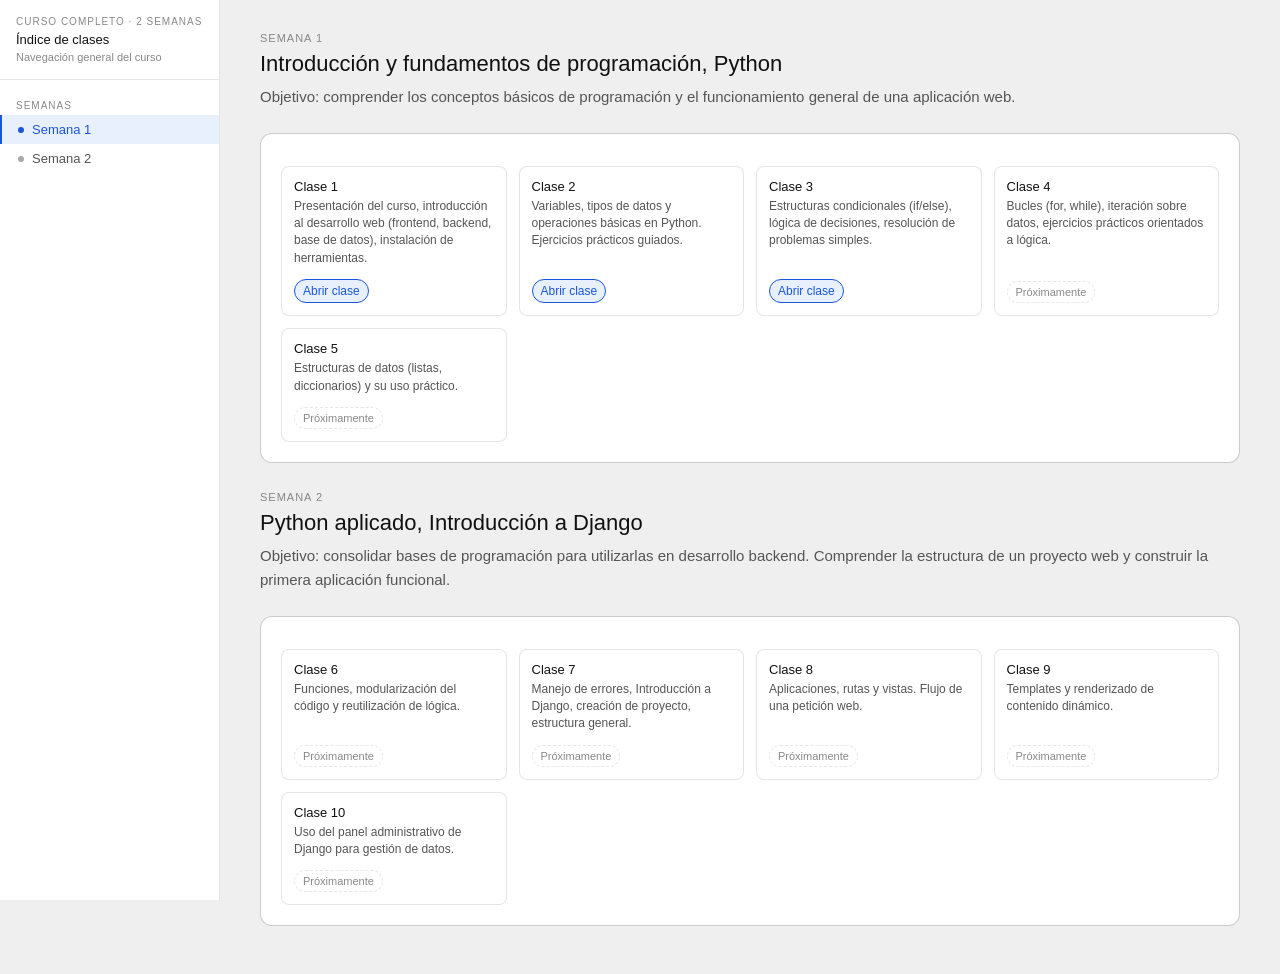
==== index.html @ c9a93ef1 "Update index.html" ====
<!DOCTYPE html>
<html lang="es">
<head>
<meta charset="UTF-8">
<meta name="viewport" content="width=device-width, initial-scale=1.0">
<title>Índice del Curso — Python + Django</title>
<link rel="stylesheet" href="canvas_shared.css">
<style>
.lesson-list { display:grid; grid-template-columns:repeat(4, minmax(0, 1fr)); gap:12px; margin-top:12px; }
.lesson-item {
  display:flex;
  flex-direction:column;
  align-items:flex-start;
  justify-content:space-between;
  gap:12px;
  padding:12px;
  border:0.5px solid var(--color-border-tertiary);
  border-radius:var(--border-radius-md);
  background:var(--color-background-primary);
}
.lesson-main { flex:1; min-width:0; }
.lesson-title { font-size:13px; font-weight:500; color:var(--color-text-primary); margin-bottom:4px; }
.lesson-desc { font-size:12px; color:var(--color-text-secondary); line-height:1.45; }
.lesson-link {
  white-space:nowrap;
  align-self:flex-start;
  font-size:12px;
  text-decoration:none;
  color:var(--color-text-info);
  font-weight:500;
  border:0.5px solid var(--color-border-info);
  padding:4px 8px;
  border-radius:999px;
  background:var(--color-background-info);
}
.lesson-link:hover { opacity:0.9; }
.lesson-pending {
  white-space:nowrap;
  font-size:11px;
  color:var(--color-text-tertiary);
  border:0.5px dashed var(--color-border-tertiary);
  padding:4px 8px;
  border-radius:999px;
}

.main { scroll-behavior: smooth; }
.section { display:block; scroll-margin-top:18px; }
.section + .section { margin-top:28px; }
.section .card { border:0.5px solid var(--color-border-secondary); }
.sidebar .nav a.nav-item { text-decoration:none; }

@media (max-width: 1080px) {
  .lesson-list { grid-template-columns:repeat(2, minmax(0, 1fr)); }
}

@media (max-width: 760px) {
  .lesson-list { grid-template-columns:1fr; }
}
</style>
</head>
<body>

<div class="canvas">
  <div class="sidebar">
    <div class="sidebar-top">
      <div class="sidebar-badge">Curso completo · 2 semanas</div>
      <div class="sidebar-title">Índice de clases</div>
      <div class="sidebar-sub">Navegación general del curso</div>
    </div>
    <div class="nav">
      <div class="nav-label">Semanas</div>
      <a class="nav-item active" href="#semana1" data-target="semana1"><div class="nav-dot"></div>Semana 1</a>
      <a class="nav-item" href="#semana2" data-target="semana2"><div class="nav-dot"></div>Semana 2</a>
      
    </div>
  </div>

  <div class="main">
    <div id="semana1" class="section active">
      <div class="section-header">
        <div class="section-tag">Semana 1</div>
        <div class="section-title">Introducción y fundamentos de programación, Python</div>
        <div class="section-desc">Objetivo: comprender los conceptos básicos de programación y el funcionamiento general de una aplicación web.</div>
      </div>
      <div class="card">
        <div class="lesson-list">
          <div class="lesson-item"><div class="lesson-main"><div class="lesson-title">Clase 1</div><div class="lesson-desc">Presentación del curso, introducción al desarrollo web (frontend, backend, base de datos), instalación de herramientas.</div></div> <a class="lesson-link" href="clase1_desarrollo_web_canvas.html">Abrir clase</a> </div>
          <div class="lesson-item"><div class="lesson-main"><div class="lesson-title">Clase 2</div><div class="lesson-desc">Variables, tipos de datos y operaciones básicas en Python. Ejercicios prácticos guiados.</div></div> <a class="lesson-link" href="clase2_variables_tipos_datos.html">Abrir clase</a> </div>
          <div class="lesson-item"><div class="lesson-main"><div class="lesson-title">Clase 3</div><div class="lesson-desc">Estructuras condicionales (if/else), lógica de decisiones, resolución de problemas simples.</div></div> <a class="lesson-link" href="clase3_condicionales_canvas.html">Abrir clase</a> </div>
          <div class="lesson-item"><div class="lesson-main"><div class="lesson-title">Clase 4</div><div class="lesson-desc">Bucles (for, while), iteración sobre datos, ejercicios prácticos orientados a lógica.</div></div> <!--<a class="lesson-link" href="clase4_bucles_canvas.html">Abrir clase</a>--> <span class="lesson-pending">Próximamente</span> </div>
	  <div class="lesson-item"><div class="lesson-main"><div class="lesson-title">Clase 5</div><div class="lesson-desc">Estructuras de datos (listas, diccionarios) y su uso práctico.</div></div> <!--<a class="lesson-link" href="clase5_estructuras_datos_canvas.html">Abrir clase</a>--> <span class="lesson-pending">Próximamente</span> </div>
        </div>
      </div>
    </div>

    <div id="semana2" class="section">
      <div class="section-header">
        <div class="section-tag">Semana 2</div>
        <div class="section-title">Python aplicado, Introducción a Django</div>
        <div class="section-desc">Objetivo: consolidar bases de programación para utilizarlas en desarrollo backend. Comprender la estructura de un proyecto web y construir la primera aplicación funcional.</div>
      </div>
      <div class="card">
        <div class="lesson-list">
          
          <div class="lesson-item"><div class="lesson-main"><div class="lesson-title">Clase 6</div><div class="lesson-desc">Funciones, modularización del código y reutilización de lógica.</div></div> <!--<a class="lesson-link" href="clase6_funciones_canvas.html">Abrir clase</a>--> <span class="lesson-pending">Próximamente</span> </div>
          <div class="lesson-item"><div class="lesson-main"><div class="lesson-title">Clase 7</div><div class="lesson-desc">Manejo de errores, Introducción a Django, creación de proyecto, estructura general.</div></div> <!--<a class="lesson-link" href="clase7_manejo_errores_archivos_json_canvas.html">Abrir clase</a>--> <span class="lesson-pending">Próximamente</span> </div>
          <div class="lesson-item"><div class="lesson-main"><div class="lesson-title">Clase 8</div><div class="lesson-desc">Aplicaciones, rutas y vistas. Flujo de una petición web.</div></div> <!--<a class="lesson-link" href="clase10_rutas_vistas_canvas.html">Abrir clase</a>--> <span class="lesson-pending">Próximamente</span> </div>
          <div class="lesson-item"><div class="lesson-main"><div class="lesson-title">Clase 9</div><div class="lesson-desc">Templates y renderizado de contenido dinámico.</div></div> <!--<a class="lesson-link" href="clase11_templates_django_canvas.html">Abrir clase</a>--> <span class="lesson-pending">Próximamente</span> </div>
          <div class="lesson-item"><div class="lesson-main"><div class="lesson-title">Clase 10</div><div class="lesson-desc">Uso del panel administrativo de Django para gestión de datos.</div></div> <!--<a class="lesson-link" href="clase12_panel_admin_django.html">Abrir clase</a>--> <span class="lesson-pending">Próximamente</span> </div>
        </div>
      </div>
    </div>

        
    
    </div>

    

  </div>
</div>

<script>
const main = document.querySelector(".main");
const navItems = [...document.querySelectorAll(".nav-item[data-target]")];
const sections = [...document.querySelectorAll(".section[id]")];

function setActive(targetId) {
  navItems.forEach((item) => item.classList.toggle("active", item.dataset.target === targetId));
}

navItems.forEach((item) => {
  item.addEventListener("click", (event) => {
    event.preventDefault();
    const section = document.getElementById(item.dataset.target);
    if (section) {
      section.scrollIntoView({ behavior: "smooth", block: "start" });
      setActive(item.dataset.target);
    }
  });
});

const observer = new IntersectionObserver((entries) => {
  const visible = entries
    .filter((entry) => entry.isIntersecting)
    .sort((a, b) => b.intersectionRatio - a.intersectionRatio)[0];

  if (visible?.target?.id) setActive(visible.target.id);
}, { root: main, threshold: [0.2, 0.4, 0.6] });

sections.forEach((section) => observer.observe(section));
</script>
</body>
</html>
---- canvas_shared.css ----
*{box-sizing:border-box;margin:0;padding:0}
:root{
  --color-background-primary:#fff;
  --color-background-secondary:#f5f5f5;
  --color-background-tertiary:#efefef;
  --color-background-info:#e8f0fe;
  --color-background-success:#e8f5e9;
  --color-background-warning:#fff8e1;
  --color-background-danger:#fdecea;
  --color-text-primary:#111;
  --color-text-secondary:#555;
  --color-text-tertiary:#888;
  --color-text-info:#1a56db;
  --color-text-success:#1e7e34;
  --color-text-warning:#b45309;
  --color-text-danger:#c0392b;
  --color-border-tertiary:rgba(0,0,0,0.1);
  --color-border-secondary:rgba(0,0,0,0.2);
  --color-border-info:#1a56db;
  --color-border-success:#1e7e34;
  --color-border-warning:#b45309;
  --color-border-danger:#c0392b;
  --font-sans:-apple-system,BlinkMacSystemFont,'Segoe UI',sans-serif;
  --font-mono:'SFMono-Regular',Consolas,'Liberation Mono',Menlo,monospace;
  --border-radius-md:8px;
  --border-radius-lg:12px;
}
body{font-family:var(--font-sans);background:var(--color-background-tertiary);color:var(--color-text-primary)}
.canvas{display:flex;min-height:100vh}
.sidebar{width:220px;min-width:220px;background:var(--color-background-primary);border-right:0.5px solid var(--color-border-tertiary);padding:0;display:flex;flex-direction:column;position:sticky;top:0;height:100vh;overflow-y:auto}
.sidebar-top{padding:16px;border-bottom:0.5px solid var(--color-border-tertiary)}
.sidebar-badge{font-size:10px;color:var(--color-text-tertiary);letter-spacing:1px;text-transform:uppercase;margin-bottom:4px}
.sidebar-title{font-size:13px;font-weight:500;line-height:1.4;color:var(--color-text-primary)}
.sidebar-sub{font-size:11px;color:var(--color-text-tertiary);margin-top:2px}
.nav{flex:1;padding:8px 0;overflow-y:auto}
.nav-label{font-size:10px;color:var(--color-text-tertiary);letter-spacing:1px;text-transform:uppercase;padding:12px 16px 4px}
.nav-item{display:flex;align-items:center;gap:8px;padding:7px 16px;cursor:pointer;font-size:13px;color:var(--color-text-secondary);border-left:2px solid transparent;transition:all .15s}
.nav-item:hover{background:var(--color-background-secondary);color:var(--color-text-primary)}
.nav-item.active{color:var(--color-text-info);border-left-color:var(--color-border-info);background:var(--color-background-info)}
.nav-dot{width:6px;height:6px;border-radius:50%;background:currentColor;opacity:.5;flex-shrink:0}
.nav-item.active .nav-dot{opacity:1}
.time-badge{margin-left:auto;font-size:10px;background:var(--color-background-secondary);color:var(--color-text-tertiary);padding:2px 6px;border-radius:4px}
.main{flex:1;overflow-y:auto;padding:32px 40px}
.section{display:none}
.section.active{display:block}
.section-header{margin-bottom:24px}
.section-tag{font-size:11px;color:var(--color-text-tertiary);letter-spacing:1px;text-transform:uppercase;margin-bottom:6px}
.section-title{font-size:22px;font-weight:500;color:var(--color-text-primary);line-height:1.3}
.section-desc{font-size:15px;color:var(--color-text-secondary);margin-top:6px;line-height:1.6}
.card{background:var(--color-background-primary);border:0.5px solid var(--color-border-tertiary);border-radius:var(--border-radius-lg);padding:20px;margin-bottom:16px}
.card-title{font-size:14px;font-weight:500;margin-bottom:8px;color:var(--color-text-primary)}
.card-body{font-size:14px;color:var(--color-text-secondary);line-height:1.7}
.grid-2{display:grid;grid-template-columns:repeat(auto-fit,minmax(0,1fr));gap:16px;margin-bottom:16px}
.layer-card{border:0.5px solid var(--color-border-tertiary);border-radius:var(--border-radius-lg);padding:16px;background:var(--color-background-primary)}
.layer-icon{width:36px;height:36px;border-radius:var(--border-radius-md);display:flex;align-items:center;justify-content:center;margin-bottom:12px;font-size:16px}
.layer-name{font-size:13px;font-weight:500;color:var(--color-text-primary);margin-bottom:4px}
.layer-tech{font-size:11px;color:var(--color-text-tertiary);font-family:var(--font-mono);margin-bottom:8px}
.layer-desc{font-size:13px;color:var(--color-text-secondary);line-height:1.6}
.layer-example{font-size:12px;color:var(--color-text-info);background:var(--color-background-info);padding:6px 10px;border-radius:var(--border-radius-md);margin-top:10px;line-height:1.5}
.flow{display:flex;flex-direction:column;gap:0;margin:16px 0}
.flow-step{display:flex;gap:12px;align-items:flex-start}
.flow-left{display:flex;flex-direction:column;align-items:center;gap:0}
.flow-num{width:28px;height:28px;border-radius:50%;background:var(--color-background-info);color:var(--color-text-info);font-size:12px;font-weight:500;display:flex;align-items:center;justify-content:center;flex-shrink:0}
.flow-line{width:1px;background:var(--color-border-tertiary);flex:1;min-height:16px;margin:2px 0}
.flow-content{padding-bottom:16px;padding-top:2px}
.flow-title{font-size:13px;font-weight:500;color:var(--color-text-primary);margin-bottom:2px}
.flow-text{font-size:13px;color:var(--color-text-secondary);line-height:1.6}
.code-block{background:var(--color-background-secondary);border:0.5px solid var(--color-border-tertiary);border-radius:var(--border-radius-md);padding:14px 16px;margin:12px 0;font-family:var(--font-mono);font-size:13px;line-height:1.8;color:var(--color-text-primary);white-space:pre;overflow-x:auto}
.code-block .comment{color:var(--color-text-tertiary)}
.code-block .string{color:var(--color-text-success)}
.code-block .kw{color:var(--color-text-info)}
.code-block .output{color:var(--color-text-secondary);border-top:0.5px solid var(--color-border-tertiary);margin-top:10px;padding-top:10px;display:block}
.pill{display:inline-block;font-size:11px;padding:3px 8px;border-radius:20px;margin-right:4px;margin-bottom:4px}
.pill-info{background:var(--color-background-info);color:var(--color-text-info)}
.pill-success{background:var(--color-background-success);color:var(--color-text-success)}
.pill-warn{background:var(--color-background-warning);color:var(--color-text-warning)}
.tip{border-left:2px solid var(--color-border-success);border-radius:0;background:var(--color-background-success);padding:12px 14px;margin:12px 0;font-size:13px;color:var(--color-text-success);line-height:1.6}
.warn{border-left:2px solid var(--color-border-warning);border-radius:0;background:var(--color-background-warning);padding:12px 14px;margin:12px 0;font-size:13px;color:var(--color-text-warning);line-height:1.6}
.ex-header{display:flex;align-items:center;gap:10px;margin-bottom:10px}
.ex-num{width:24px;height:24px;border-radius:50%;background:var(--color-background-secondary);border:0.5px solid var(--color-border-secondary);font-size:12px;font-weight:500;display:flex;align-items:center;justify-content:center;color:var(--color-text-secondary);flex-shrink:0}
.ex-title{font-size:14px;font-weight:500;color:var(--color-text-primary)}
.divider{height:0.5px;background:var(--color-border-tertiary);margin:20px 0}
.install-row{display:flex;align-items:flex-start;gap:12px;padding:14px 0;border-bottom:0.5px solid var(--color-border-tertiary)}
.install-row:last-child{border-bottom:none}
.install-icon{width:32px;height:32px;border-radius:var(--border-radius-md);background:var(--color-background-secondary);border:0.5px solid var(--color-border-tertiary);display:flex;align-items:center;justify-content:center;flex-shrink:0;font-size:12px;font-weight:500;color:var(--color-text-secondary)}
.install-name{font-size:13px;font-weight:500;color:var(--color-text-primary);margin-bottom:2px}
.install-desc{font-size:12px;color:var(--color-text-secondary);line-height:1.5;margin-bottom:6px}
.install-cmds{display:flex;flex-direction:column;gap:3px}
.install-cmd{font-family:var(--font-mono);font-size:11px;color:var(--color-text-secondary);background:var(--color-background-secondary);padding:3px 8px;border-radius:4px;display:inline-block}
.os-label{font-size:10px;color:var(--color-text-tertiary);width:50px;flex-shrink:0}
.os-row{display:flex;align-items:center;gap:6px;margin-bottom:3px}
.trouble-item{margin-bottom:14px}
.trouble-q{font-size:13px;font-weight:500;color:var(--color-text-danger);margin-bottom:4px}
.trouble-a{font-size:13px;color:var(--color-text-secondary);line-height:1.6}
.timeline{display:grid;grid-template-columns:repeat(4,1fr);gap:12px;margin:16px 0}
.tl-item{background:var(--color-background-primary);border:0.5px solid var(--color-border-tertiary);border-radius:var(--border-radius-md);padding:12px}
.tl-time{font-size:11px;color:var(--color-text-tertiary);font-family:var(--font-mono);margin-bottom:4px}
.tl-label{font-size:12px;font-weight:500;color:var(--color-text-primary);line-height:1.4}
.progress-bar{height:3px;background:var(--color-background-secondary);border-radius:2px;margin-top:8px;overflow:hidden}
.progress-fill{height:100%;background:var(--color-border-info);border-radius:2px}
code{font-family:var(--font-mono);font-size:13px;background:var(--color-background-secondary);padding:1px 5px;border-radius:4px}
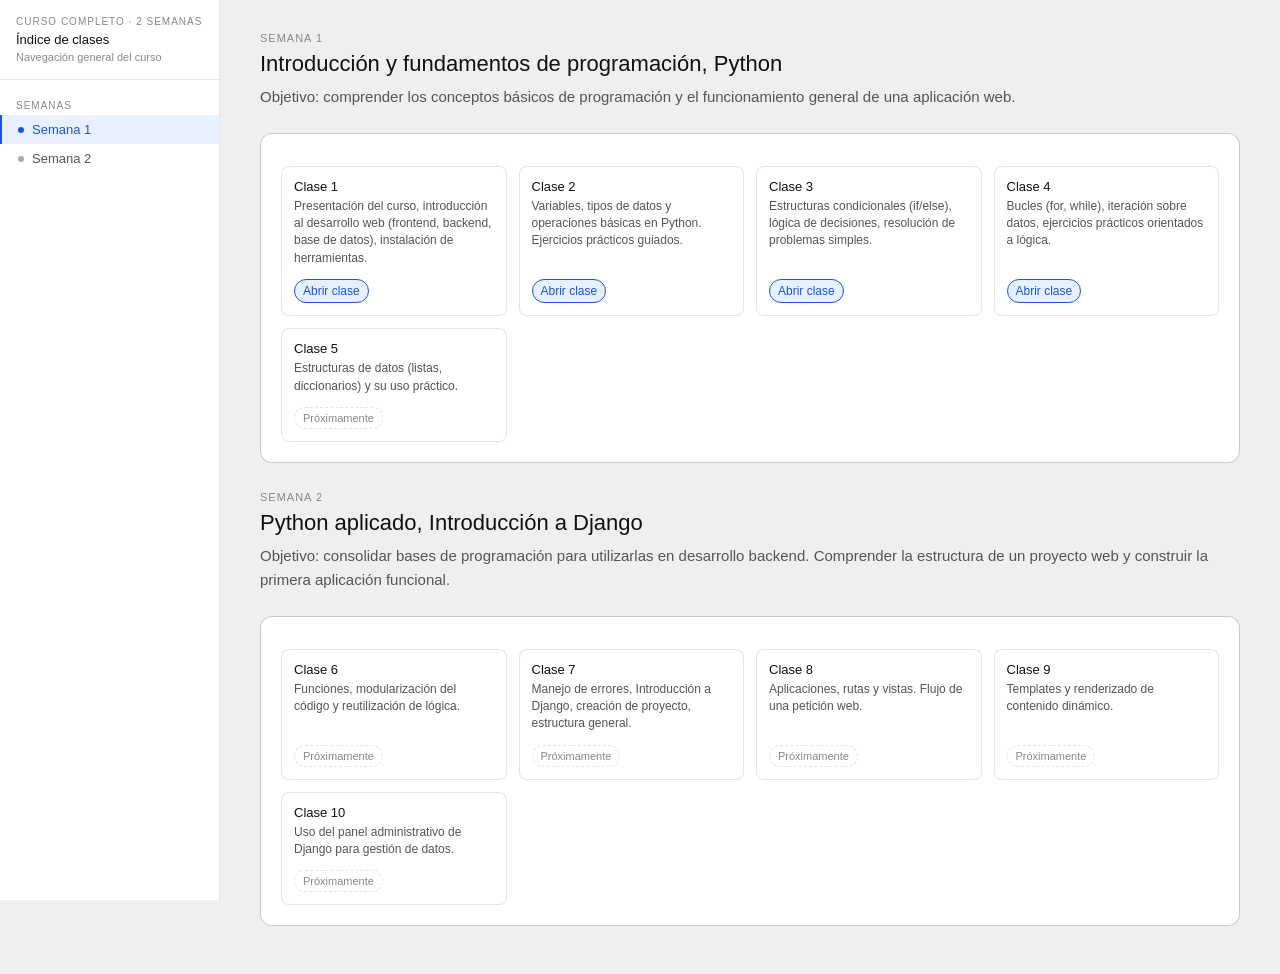
==== commit 73906a99: "Update index.html" ====
--- a/index.html
+++ b/index.html
@@ -87,7 +87,7 @@
           <div class="lesson-item"><div class="lesson-main"><div class="lesson-title">Clase 1</div><div class="lesson-desc">Presentación del curso, introducción al desarrollo web (frontend, backend, base de datos), instalación de herramientas.</div></div> <a class="lesson-link" href="clase1_desarrollo_web_canvas.html">Abrir clase</a> </div>
           <div class="lesson-item"><div class="lesson-main"><div class="lesson-title">Clase 2</div><div class="lesson-desc">Variables, tipos de datos y operaciones básicas en Python. Ejercicios prácticos guiados.</div></div> <a class="lesson-link" href="clase2_variables_tipos_datos.html">Abrir clase</a> </div>
           <div class="lesson-item"><div class="lesson-main"><div class="lesson-title">Clase 3</div><div class="lesson-desc">Estructuras condicionales (if/else), lógica de decisiones, resolución de problemas simples.</div></div> <a class="lesson-link" href="clase3_condicionales_canvas.html">Abrir clase</a> </div>
-          <div class="lesson-item"><div class="lesson-main"><div class="lesson-title">Clase 4</div><div class="lesson-desc">Bucles (for, while), iteración sobre datos, ejercicios prácticos orientados a lógica.</div></div> <!--<a class="lesson-link" href="clase4_bucles_canvas.html">Abrir clase</a>--> <span class="lesson-pending">Próximamente</span> </div>
+          <div class="lesson-item"><div class="lesson-main"><div class="lesson-title">Clase 4</div><div class="lesson-desc">Bucles (for, while), iteración sobre datos, ejercicios prácticos orientados a lógica.</div></div> <a class="lesson-link" href="clase4_bucles_canvas.html">Abrir clase</a> </div>
 	  <div class="lesson-item"><div class="lesson-main"><div class="lesson-title">Clase 5</div><div class="lesson-desc">Estructuras de datos (listas, diccionarios) y su uso práctico.</div></div> <!--<a class="lesson-link" href="clase5_estructuras_datos_canvas.html">Abrir clase</a>--> <span class="lesson-pending">Próximamente</span> </div>
         </div>
       </div>
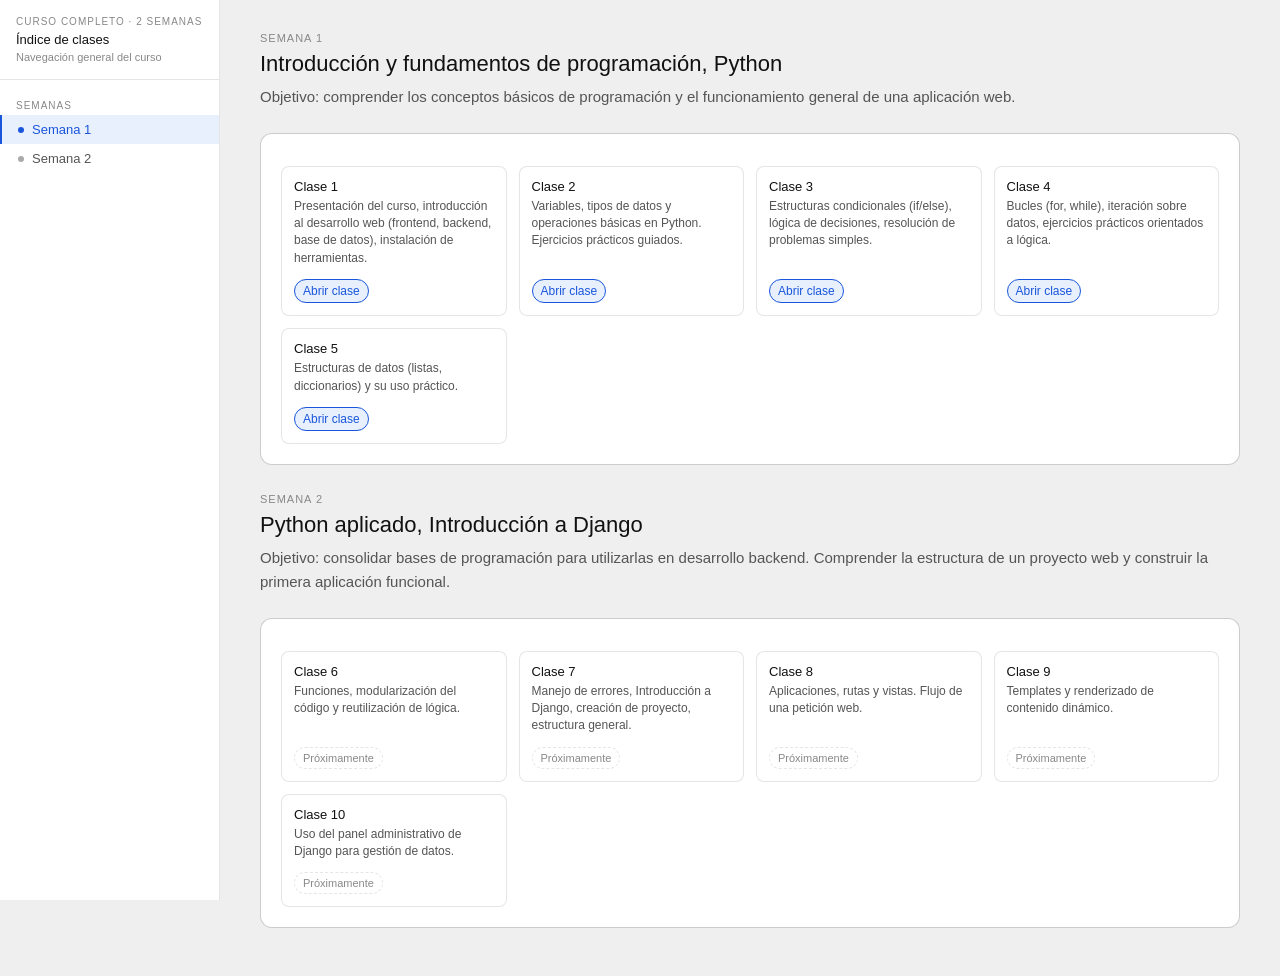
==== commit 049c15ba: "Update index.html" ====
--- a/index.html
+++ b/index.html
@@ -88,7 +88,7 @@
           <div class="lesson-item"><div class="lesson-main"><div class="lesson-title">Clase 2</div><div class="lesson-desc">Variables, tipos de datos y operaciones básicas en Python. Ejercicios prácticos guiados.</div></div> <a class="lesson-link" href="clase2_variables_tipos_datos.html">Abrir clase</a> </div>
           <div class="lesson-item"><div class="lesson-main"><div class="lesson-title">Clase 3</div><div class="lesson-desc">Estructuras condicionales (if/else), lógica de decisiones, resolución de problemas simples.</div></div> <a class="lesson-link" href="clase3_condicionales_canvas.html">Abrir clase</a> </div>
           <div class="lesson-item"><div class="lesson-main"><div class="lesson-title">Clase 4</div><div class="lesson-desc">Bucles (for, while), iteración sobre datos, ejercicios prácticos orientados a lógica.</div></div> <a class="lesson-link" href="clase4_bucles_canvas.html">Abrir clase</a> </div>
-	  <div class="lesson-item"><div class="lesson-main"><div class="lesson-title">Clase 5</div><div class="lesson-desc">Estructuras de datos (listas, diccionarios) y su uso práctico.</div></div> <!--<a class="lesson-link" href="clase5_estructuras_datos_canvas.html">Abrir clase</a>--> <span class="lesson-pending">Próximamente</span> </div>
+	  <div class="lesson-item"><div class="lesson-main"><div class="lesson-title">Clase 5</div><div class="lesson-desc">Estructuras de datos (listas, diccionarios) y su uso práctico.</div></div> <a class="lesson-link" href="clase5_estructuras_datos_canvas.html">Abrir clase</a> </div>
         </div>
       </div>
     </div>
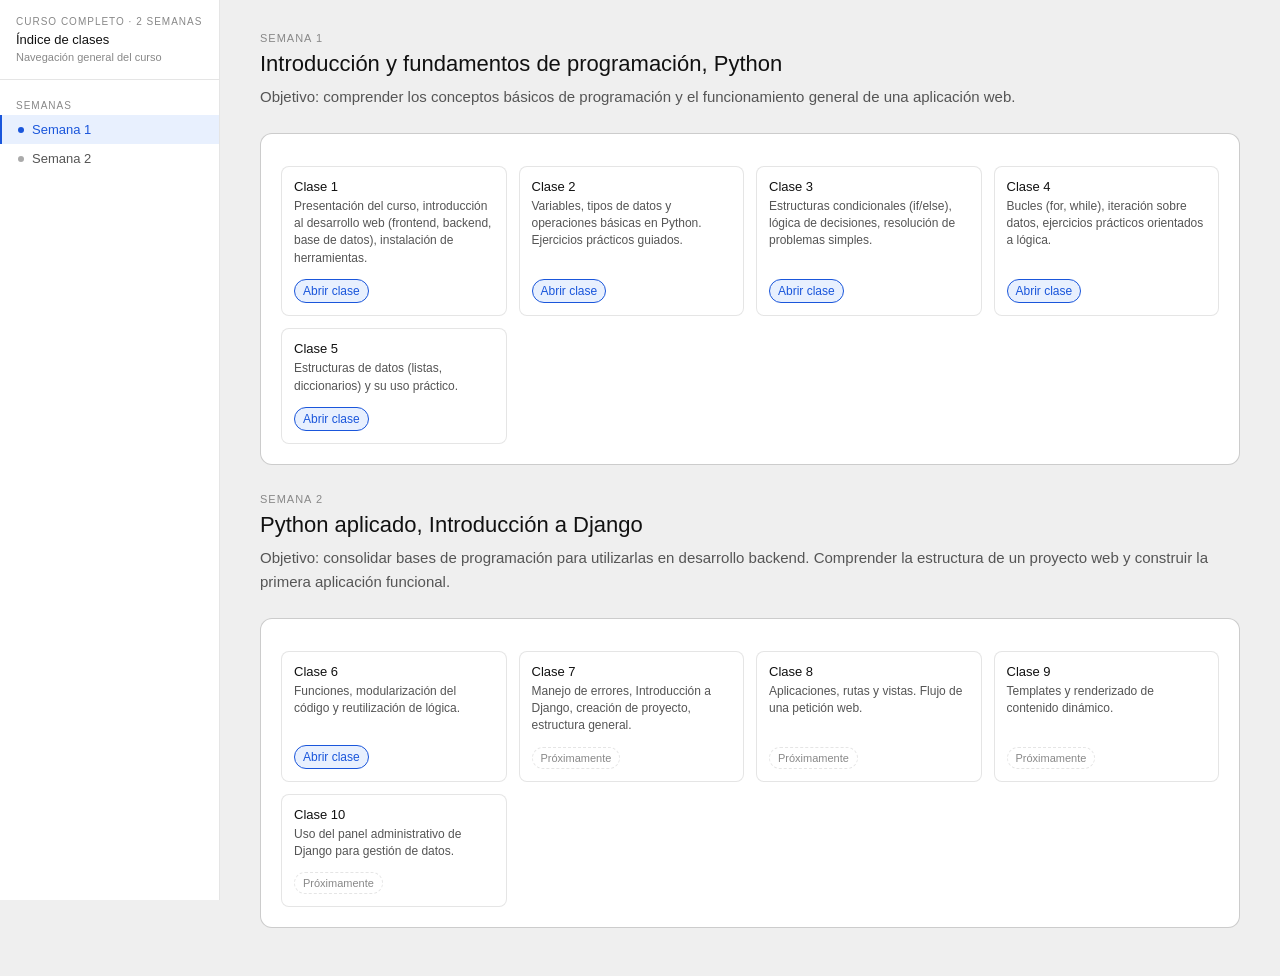
==== commit 11bcaafe: "Update index.html" ====
--- a/index.html
+++ b/index.html
@@ -102,7 +102,7 @@
       <div class="card">
         <div class="lesson-list">
           
-          <div class="lesson-item"><div class="lesson-main"><div class="lesson-title">Clase 6</div><div class="lesson-desc">Funciones, modularización del código y reutilización de lógica.</div></div> <!--<a class="lesson-link" href="clase6_funciones_canvas.html">Abrir clase</a>--> <span class="lesson-pending">Próximamente</span> </div>
+          <div class="lesson-item"><div class="lesson-main"><div class="lesson-title">Clase 6</div><div class="lesson-desc">Funciones, modularización del código y reutilización de lógica.</div></div> <a class="lesson-link" href="clase6_funciones_canvas.html">Abrir clase</a> </div>
           <div class="lesson-item"><div class="lesson-main"><div class="lesson-title">Clase 7</div><div class="lesson-desc">Manejo de errores, Introducción a Django, creación de proyecto, estructura general.</div></div> <!--<a class="lesson-link" href="clase7_manejo_errores_archivos_json_canvas.html">Abrir clase</a>--> <span class="lesson-pending">Próximamente</span> </div>
           <div class="lesson-item"><div class="lesson-main"><div class="lesson-title">Clase 8</div><div class="lesson-desc">Aplicaciones, rutas y vistas. Flujo de una petición web.</div></div> <!--<a class="lesson-link" href="clase10_rutas_vistas_canvas.html">Abrir clase</a>--> <span class="lesson-pending">Próximamente</span> </div>
           <div class="lesson-item"><div class="lesson-main"><div class="lesson-title">Clase 9</div><div class="lesson-desc">Templates y renderizado de contenido dinámico.</div></div> <!--<a class="lesson-link" href="clase11_templates_django_canvas.html">Abrir clase</a>--> <span class="lesson-pending">Próximamente</span> </div>
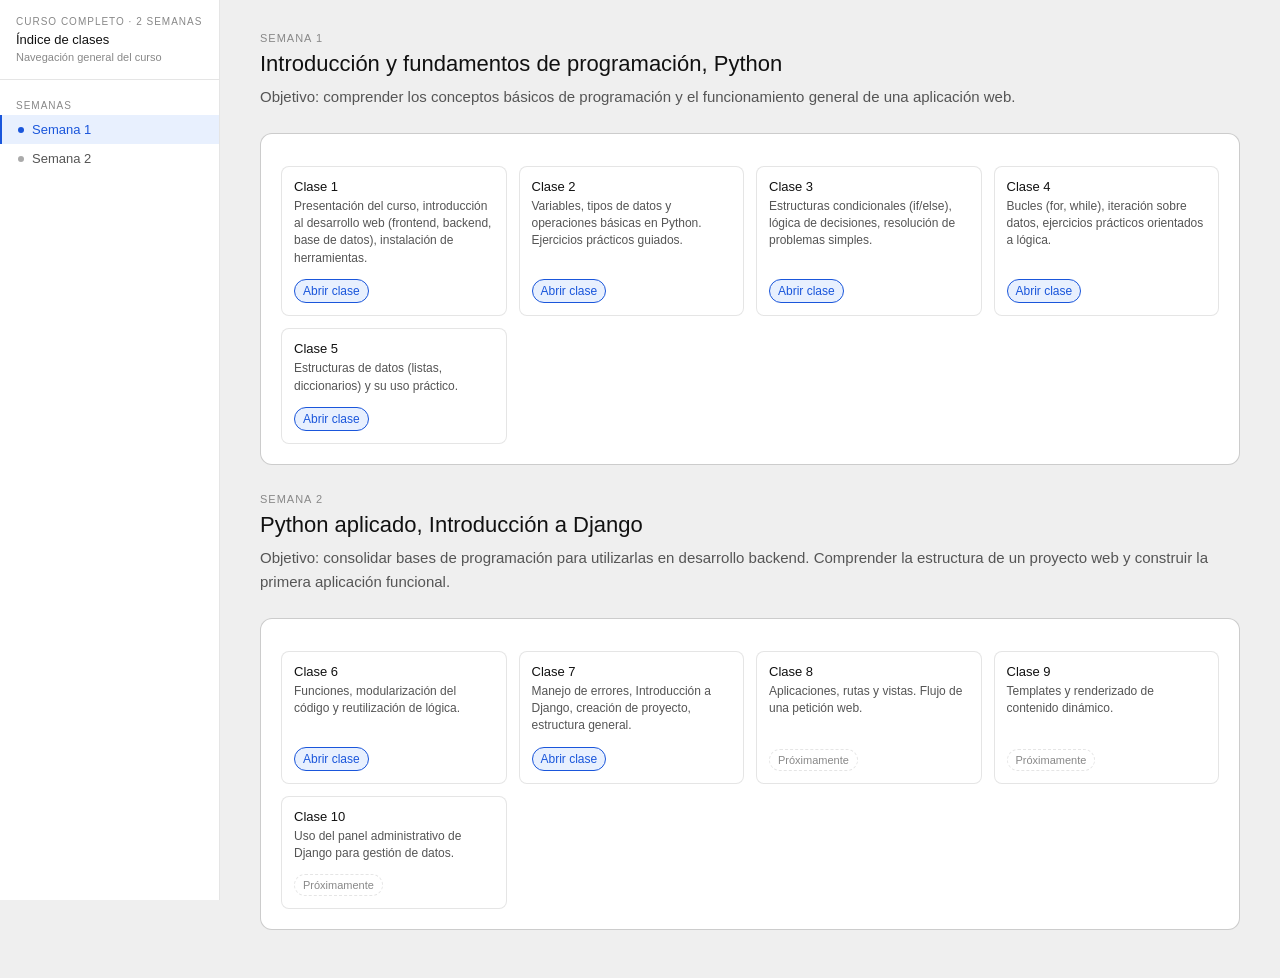
==== commit 694c9374: "Update index.html" ====
--- a/index.html
+++ b/index.html
@@ -103,7 +103,7 @@
         <div class="lesson-list">
           
           <div class="lesson-item"><div class="lesson-main"><div class="lesson-title">Clase 6</div><div class="lesson-desc">Funciones, modularización del código y reutilización de lógica.</div></div> <a class="lesson-link" href="clase6_funciones_canvas.html">Abrir clase</a> </div>
-          <div class="lesson-item"><div class="lesson-main"><div class="lesson-title">Clase 7</div><div class="lesson-desc">Manejo de errores, Introducción a Django, creación de proyecto, estructura general.</div></div> <!--<a class="lesson-link" href="clase7_manejo_errores_archivos_json_canvas.html">Abrir clase</a>--> <span class="lesson-pending">Próximamente</span> </div>
+          <div class="lesson-item"><div class="lesson-main"><div class="lesson-title">Clase 7</div><div class="lesson-desc">Manejo de errores, Introducción a Django, creación de proyecto, estructura general.</div></div> <a class="lesson-link" href="clase7_manejo_errores_archivos_json_canvas.html">Abrir clase</a> </div>
           <div class="lesson-item"><div class="lesson-main"><div class="lesson-title">Clase 8</div><div class="lesson-desc">Aplicaciones, rutas y vistas. Flujo de una petición web.</div></div> <!--<a class="lesson-link" href="clase10_rutas_vistas_canvas.html">Abrir clase</a>--> <span class="lesson-pending">Próximamente</span> </div>
           <div class="lesson-item"><div class="lesson-main"><div class="lesson-title">Clase 9</div><div class="lesson-desc">Templates y renderizado de contenido dinámico.</div></div> <!--<a class="lesson-link" href="clase11_templates_django_canvas.html">Abrir clase</a>--> <span class="lesson-pending">Próximamente</span> </div>
           <div class="lesson-item"><div class="lesson-main"><div class="lesson-title">Clase 10</div><div class="lesson-desc">Uso del panel administrativo de Django para gestión de datos.</div></div> <!--<a class="lesson-link" href="clase12_panel_admin_django.html">Abrir clase</a>--> <span class="lesson-pending">Próximamente</span> </div>
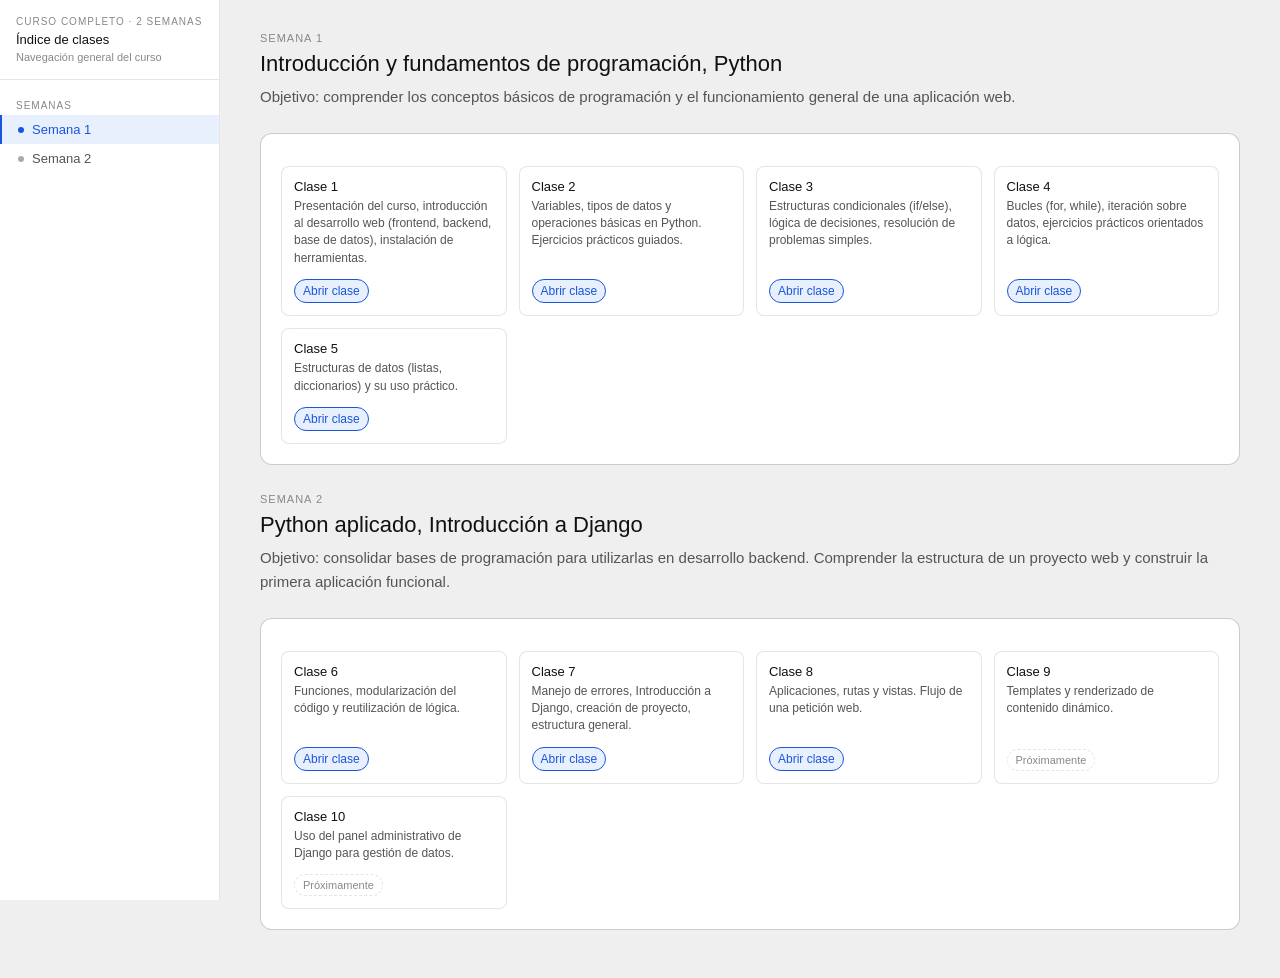
==== commit 665e952b: "Update index.html" ====
--- a/index.html
+++ b/index.html
@@ -104,7 +104,7 @@
           
           <div class="lesson-item"><div class="lesson-main"><div class="lesson-title">Clase 6</div><div class="lesson-desc">Funciones, modularización del código y reutilización de lógica.</div></div> <a class="lesson-link" href="clase6_funciones_canvas.html">Abrir clase</a> </div>
           <div class="lesson-item"><div class="lesson-main"><div class="lesson-title">Clase 7</div><div class="lesson-desc">Manejo de errores, Introducción a Django, creación de proyecto, estructura general.</div></div> <a class="lesson-link" href="clase7_manejo_errores_archivos_json_canvas.html">Abrir clase</a> </div>
-          <div class="lesson-item"><div class="lesson-main"><div class="lesson-title">Clase 8</div><div class="lesson-desc">Aplicaciones, rutas y vistas. Flujo de una petición web.</div></div> <!--<a class="lesson-link" href="clase10_rutas_vistas_canvas.html">Abrir clase</a>--> <span class="lesson-pending">Próximamente</span> </div>
+          <div class="lesson-item"><div class="lesson-main"><div class="lesson-title">Clase 8</div><div class="lesson-desc">Aplicaciones, rutas y vistas. Flujo de una petición web.</div></div> <a class="lesson-link" href="clase10_rutas_vistas_canvas.html">Abrir clase</a> </div>
           <div class="lesson-item"><div class="lesson-main"><div class="lesson-title">Clase 9</div><div class="lesson-desc">Templates y renderizado de contenido dinámico.</div></div> <!--<a class="lesson-link" href="clase11_templates_django_canvas.html">Abrir clase</a>--> <span class="lesson-pending">Próximamente</span> </div>
           <div class="lesson-item"><div class="lesson-main"><div class="lesson-title">Clase 10</div><div class="lesson-desc">Uso del panel administrativo de Django para gestión de datos.</div></div> <!--<a class="lesson-link" href="clase12_panel_admin_django.html">Abrir clase</a>--> <span class="lesson-pending">Próximamente</span> </div>
         </div>
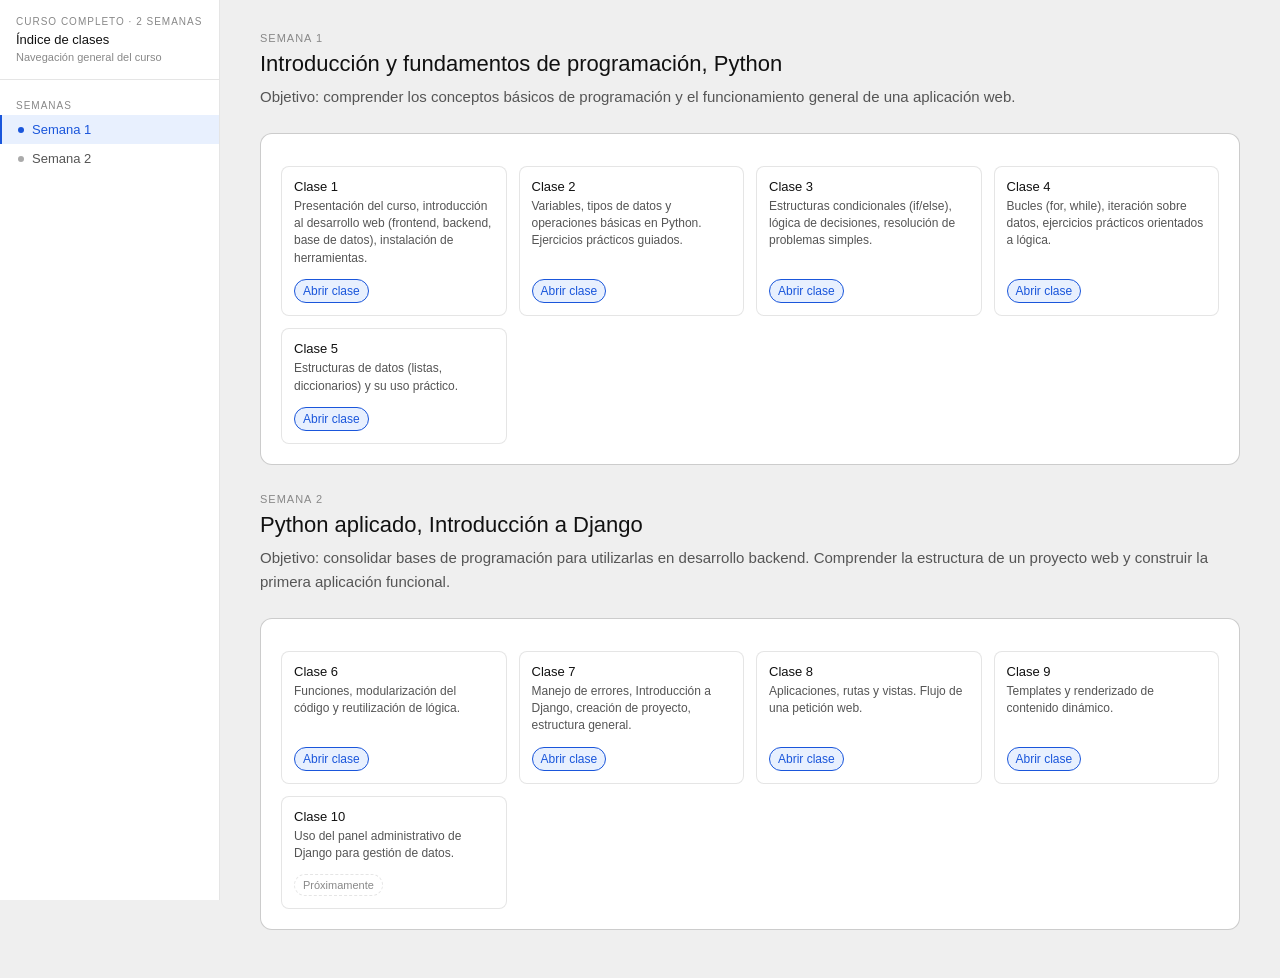
==== commit cdbb4fde: "Update index.html" ====
--- a/index.html
+++ b/index.html
@@ -105,7 +105,7 @@
           <div class="lesson-item"><div class="lesson-main"><div class="lesson-title">Clase 6</div><div class="lesson-desc">Funciones, modularización del código y reutilización de lógica.</div></div> <a class="lesson-link" href="clase6_funciones_canvas.html">Abrir clase</a> </div>
           <div class="lesson-item"><div class="lesson-main"><div class="lesson-title">Clase 7</div><div class="lesson-desc">Manejo de errores, Introducción a Django, creación de proyecto, estructura general.</div></div> <a class="lesson-link" href="clase7_manejo_errores_archivos_json_canvas.html">Abrir clase</a> </div>
           <div class="lesson-item"><div class="lesson-main"><div class="lesson-title">Clase 8</div><div class="lesson-desc">Aplicaciones, rutas y vistas. Flujo de una petición web.</div></div> <a class="lesson-link" href="clase10_rutas_vistas_canvas.html">Abrir clase</a> </div>
-          <div class="lesson-item"><div class="lesson-main"><div class="lesson-title">Clase 9</div><div class="lesson-desc">Templates y renderizado de contenido dinámico.</div></div> <!--<a class="lesson-link" href="clase11_templates_django_canvas.html">Abrir clase</a>--> <span class="lesson-pending">Próximamente</span> </div>
+          <div class="lesson-item"><div class="lesson-main"><div class="lesson-title">Clase 9</div><div class="lesson-desc">Templates y renderizado de contenido dinámico.</div></div> <a class="lesson-link" href="clase11_templates_django_canvas.html">Abrir clase</a> </div>
           <div class="lesson-item"><div class="lesson-main"><div class="lesson-title">Clase 10</div><div class="lesson-desc">Uso del panel administrativo de Django para gestión de datos.</div></div> <!--<a class="lesson-link" href="clase12_panel_admin_django.html">Abrir clase</a>--> <span class="lesson-pending">Próximamente</span> </div>
         </div>
       </div>
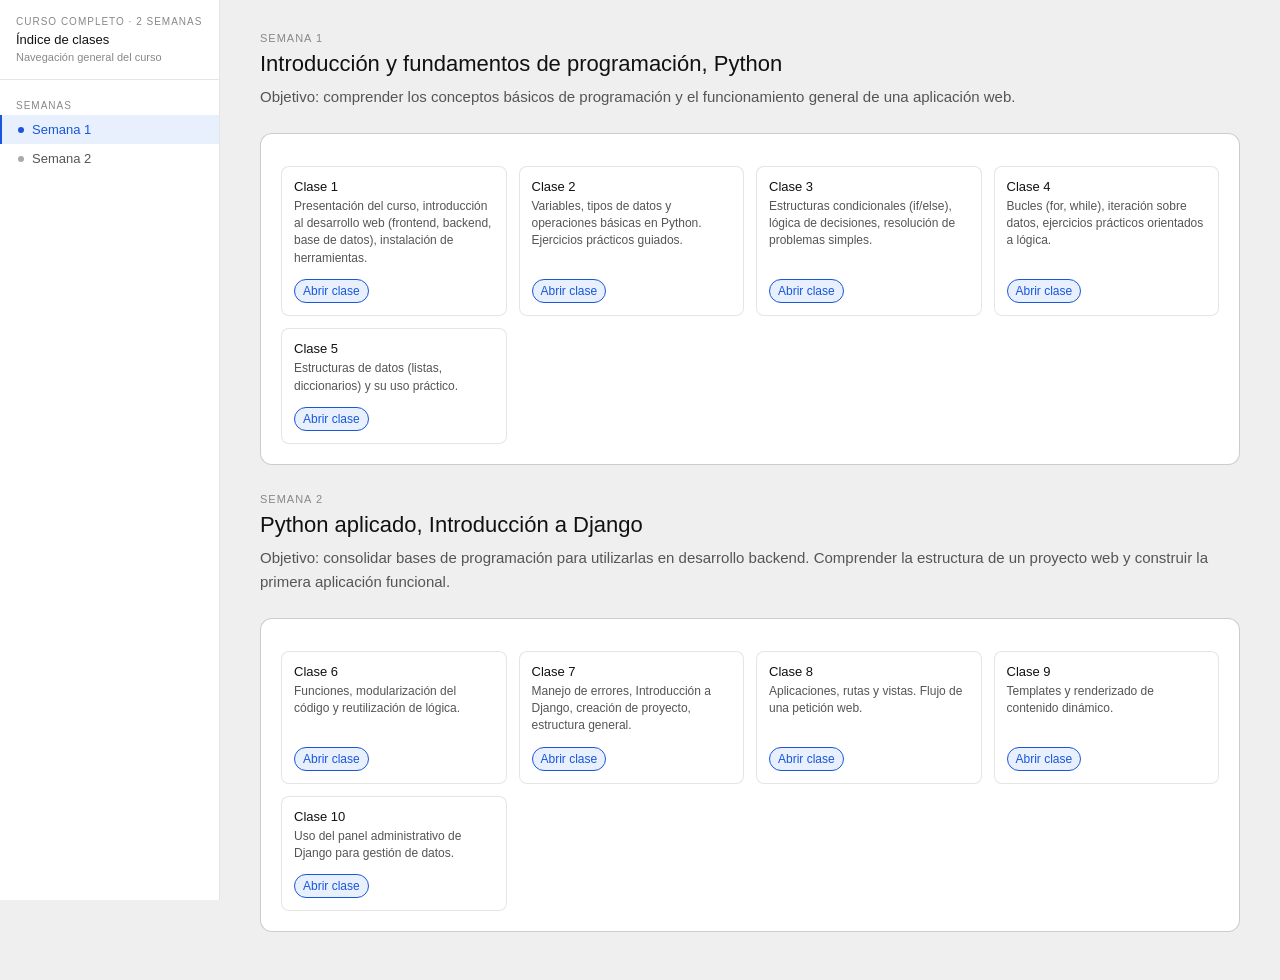
==== commit 18ccfe72: "Update index.html" ====
--- a/index.html
+++ b/index.html
@@ -106,7 +106,7 @@
           <div class="lesson-item"><div class="lesson-main"><div class="lesson-title">Clase 7</div><div class="lesson-desc">Manejo de errores, Introducción a Django, creación de proyecto, estructura general.</div></div> <a class="lesson-link" href="clase7_manejo_errores_archivos_json_canvas.html">Abrir clase</a> </div>
           <div class="lesson-item"><div class="lesson-main"><div class="lesson-title">Clase 8</div><div class="lesson-desc">Aplicaciones, rutas y vistas. Flujo de una petición web.</div></div> <a class="lesson-link" href="clase10_rutas_vistas_canvas.html">Abrir clase</a> </div>
           <div class="lesson-item"><div class="lesson-main"><div class="lesson-title">Clase 9</div><div class="lesson-desc">Templates y renderizado de contenido dinámico.</div></div> <a class="lesson-link" href="clase11_templates_django_canvas.html">Abrir clase</a> </div>
-          <div class="lesson-item"><div class="lesson-main"><div class="lesson-title">Clase 10</div><div class="lesson-desc">Uso del panel administrativo de Django para gestión de datos.</div></div> <!--<a class="lesson-link" href="clase12_panel_admin_django.html">Abrir clase</a>--> <span class="lesson-pending">Próximamente</span> </div>
+          <div class="lesson-item"><div class="lesson-main"><div class="lesson-title">Clase 10</div><div class="lesson-desc">Uso del panel administrativo de Django para gestión de datos.</div></div> <a class="lesson-link" href="clase12_panel_admin_django.html">Abrir clase</a> </div>
         </div>
       </div>
     </div>
